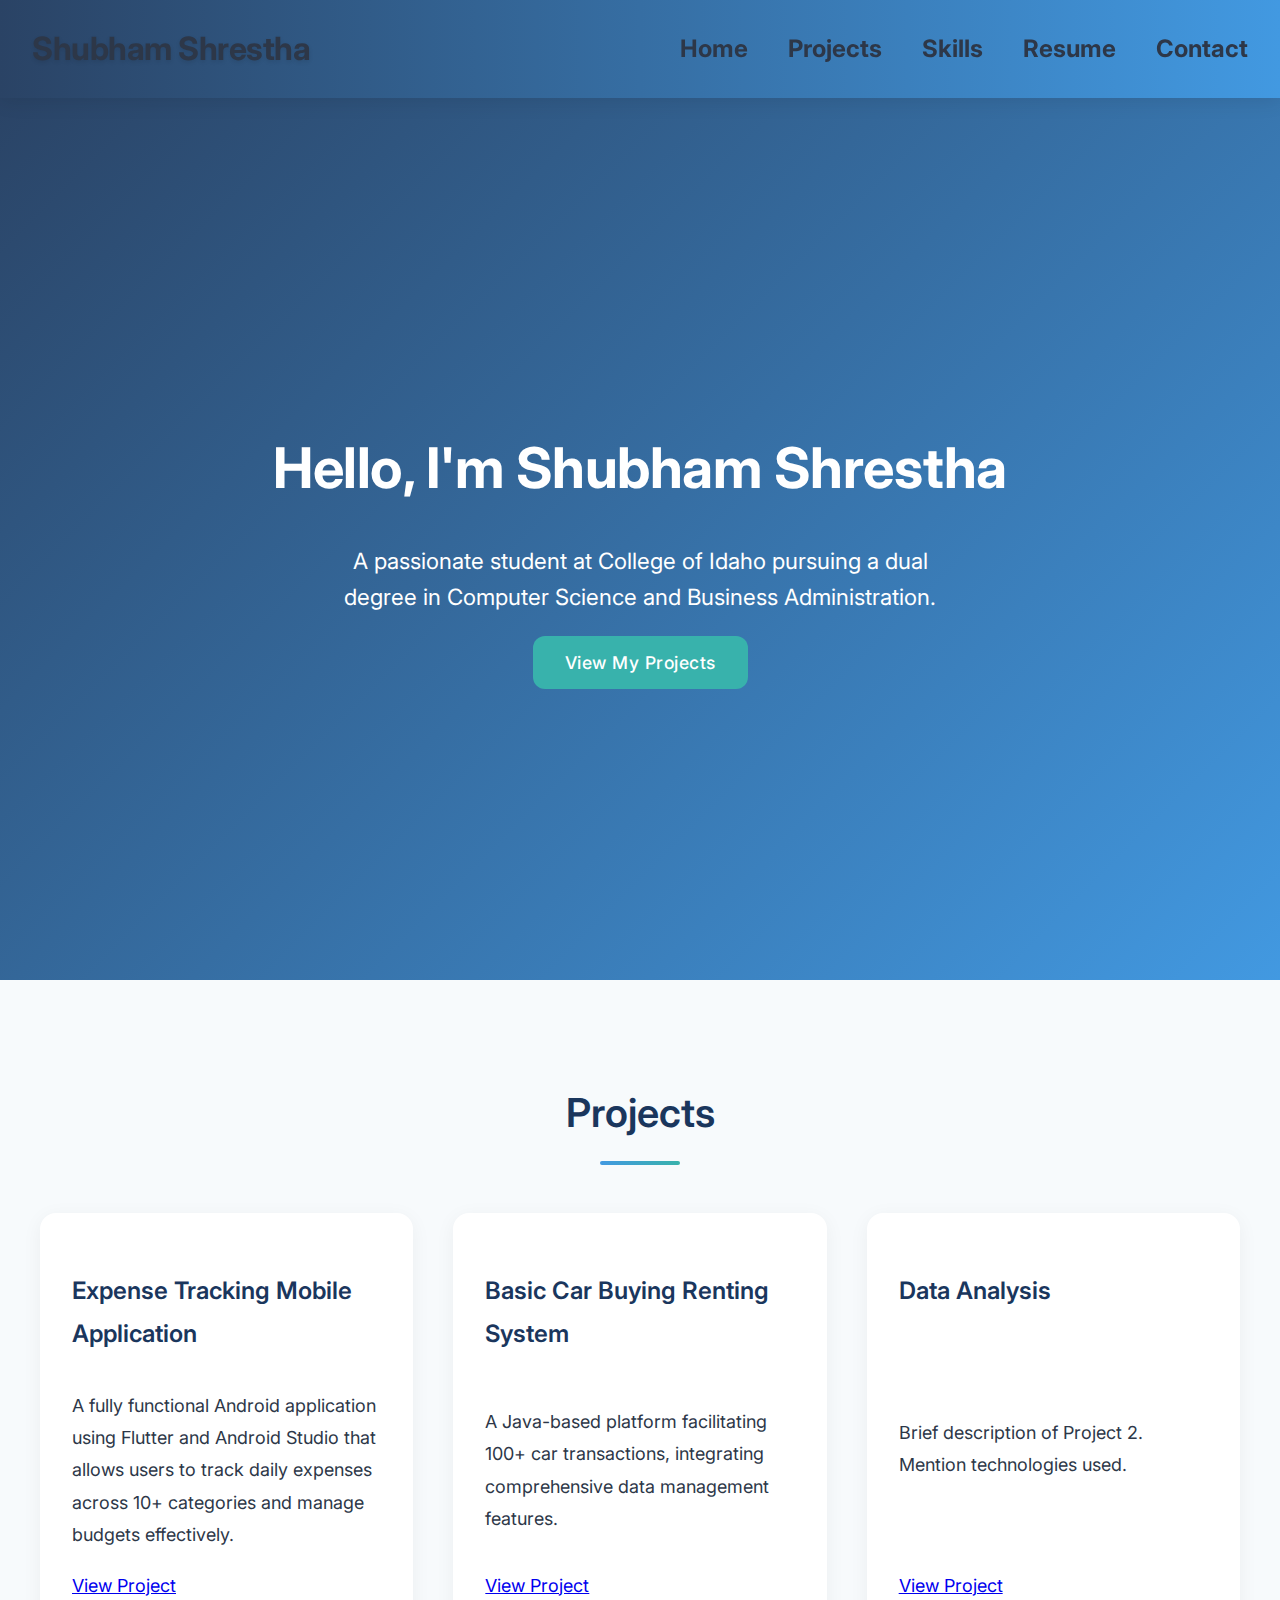
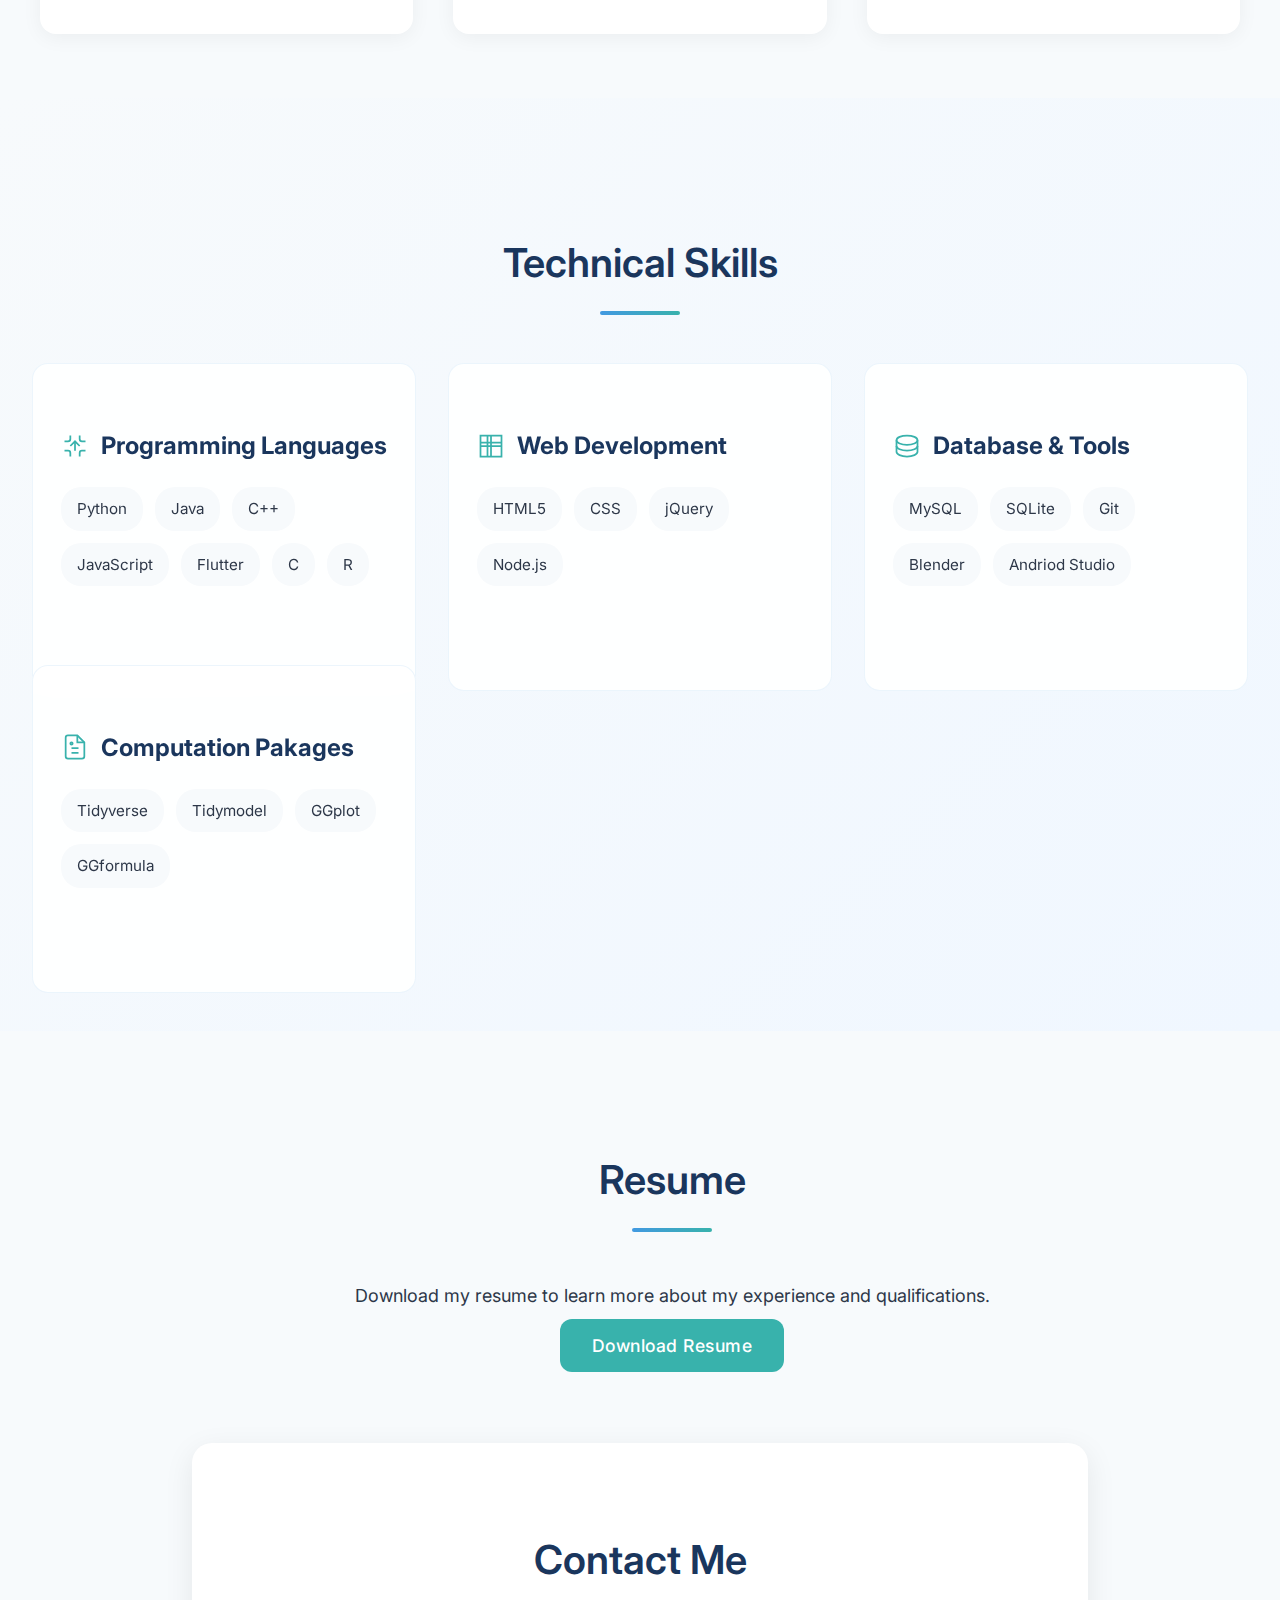
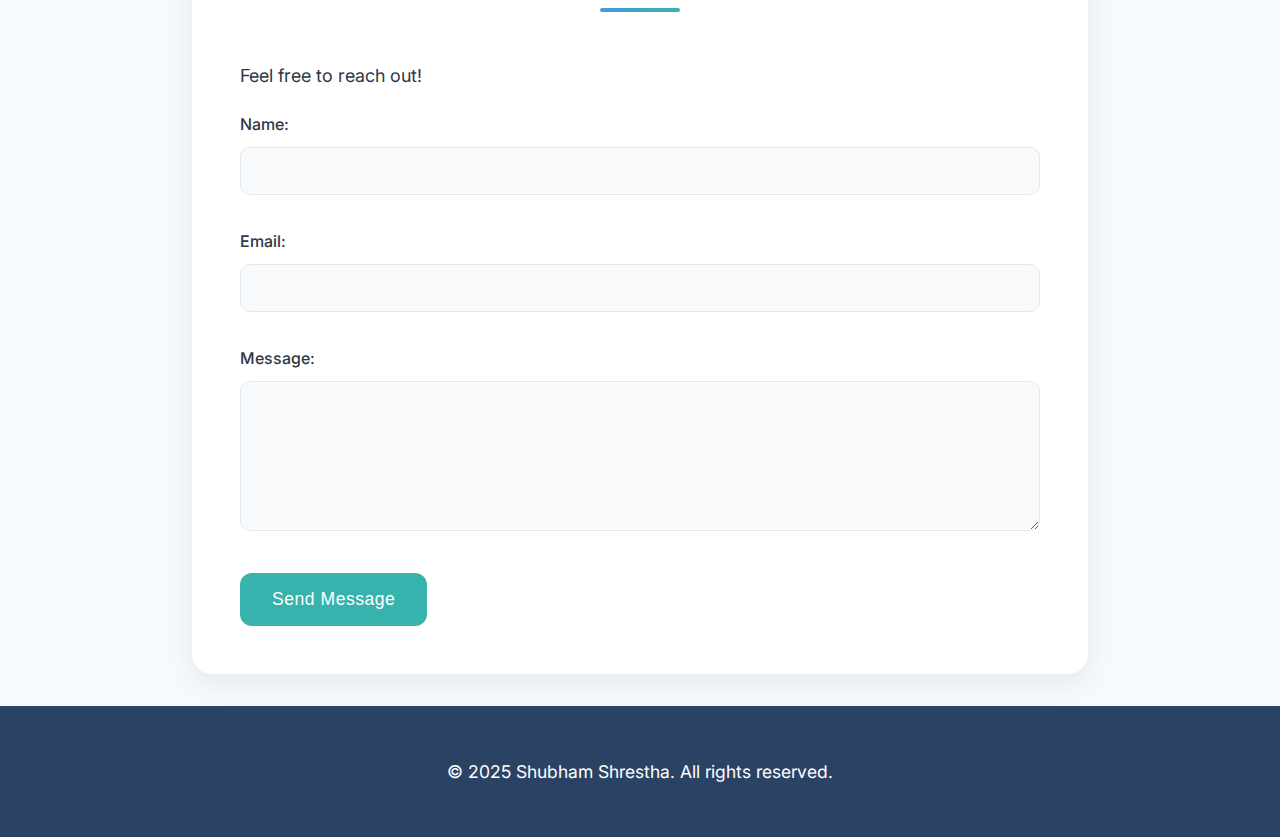
==== index.html @ 1e82ea3c "Initial Website" ====
<!DOCTYPE html>
<html lang="en">
<head>
    <meta charset="UTF-8">
    <meta name="viewport" content="width=device-width, initial-scale=1.0">
    <title>CS Student Portfolio</title>
    <link rel="stylesheet" href="css/style.css">
    <link rel="preconnect" href="https://fonts.googleapis.com">
    <link rel="preconnect" href="https://fonts.gstatic.com" crossorigin>
    <link href="https://fonts.googleapis.com/css2?family=Inter:wght@400;500;600;700&display=swap" rel="stylesheet">
    <link href="https://fonts.googleapis.com/css2?family=Poppins:wght@300;400;500;600;700&display=swap" rel="stylesheet">
    <meta name="description" content="Computer Science and Business Administration student portfolio showcasing programming projects and skills">
    <meta name="theme-color" content="#1e3a8a">
</head>
<body>
    <header>
        <nav>
            <div class="logo">Shubham Shrestha</div>
            <ul>
                <li><a href="#home">Home</a></li>
                <li><a href="#projects">Projects</a></li>
                <li><a href="#skills">Skills</a></li>
                <li><a href="#resume">Resume</a></li>
                <li><a href="#contact">Contact</a></li>
            </ul>
        </nav>
    </header>

    <main>
        <section id="home" class="hero">
            <div class="hero-content">
                <h1>Hello, I'm Shubham Shrestha</h1>
                <p>A passionate student at College of Idaho pursuing a dual degree in Computer Science and Business Administration.</p>
                <a href="#projects" class="button">View My Projects</a>
            </div>
        </section>

        <section id="projects" class="projects">
            <h2>Projects</h2>
            <div class="project-grid">
                <div class="project-card">
                    <h3>Expense Tracking Mobile Application</h3>
                    <p>A fully functional Android application using Flutter and Android Studio that allows users to track daily expenses across 10+ categories and manage budgets effectively.</p>
                    <a href="#" target="_blank">View Project</a>
                </div>
                <div class="project-card">
                    <h3>Basic Car Buying Renting System</h3>
                    <p>A Java-based platform facilitating 100+ car transactions, integrating comprehensive data management features.</p>
                    <a href="#" target="_blank">View Project</a>
                </div>
                <div class="project-card">
                    <h3>Data Analysis</h3>
                    <p>Brief description of Project 2. Mention technologies used.</p>
                    <a href="#" target="_blank">View Project</a>
                </div>
            </div>
        </section>

        <section id="skills" class="skills">
            <h2>Technical Skills</h2>
            <div class="skills-list">
                <ul>
                    <li>
                        <h4>
                            <svg width="24" height="24" viewBox="0 0 24 24" fill="none" stroke="currentColor" stroke-width="2">
                                <path d="M8 3v3a2 2 0 0 1-2 2H3m18 0h-3a2 2 0 0 1-2-2V3m0 18v-3a2 2 0 0 1 2-2h3M3 16h3a2 2 0 0 1 2 2v3" />
                                <path d="M12 8v8" />
                                <path d="M8 12l4-4 4 4" />
                            </svg>
                            Programming Languages
                        </h4>
                        <p>
                            <span>Python</span>
                            <span>Java</span>
                            <span>C++</span>
                            <span>JavaScript</span>
                            <span>Flutter</span>
                            <span>C</span>
                            <span>R</span>
                        </p>
                    </li>
                    <li>
                        <h4>
                            <svg width="24" height="24" viewBox="0 0 24 24" fill="none" stroke="currentColor" stroke-width="2">
                                <path d="M3 12h18" />
                                <path d="M12 3v18" />
                                <path d="M3 3h18v18H3z" />
                                <path d="M3 9h18" />
                                <path d="M9 3v18" />
                            </svg>
                            Web Development
                        </h4>
                        <p>
                            <span>HTML5</span>
                            <span>CSS</span>
                            <span>jQuery</span>
                            <span>Node.js</span>
                        </p>
                    </li>
                    <li>
                        <h4>
                            <svg width="24" height="24" viewBox="0 0 24 24" fill="none" stroke="currentColor" stroke-width="2">
                                <path d="M12 3c4.97 0 9 1.79 9 4s-4.03 4-9 4-9-1.79-9-4 4.03-4 9-4z" />
                                <path d="M21 12c0 2.21-4.03 4-9 4s-9-1.79-9-4" />
                                <path d="M21 7v5" />
                                <path d="M3 7v5" />
                                <path d="M21 12v5c0 2.21-4.03 4-9 4s-9-1.79-9-4v-5" />
                            </svg>
                            Database & Tools
                        </h4>
                        <p>
                            <span>MySQL</span>
                            <span>SQLite</span>
                            <span>Git</span>
                            <span>Blender</span>
                            <span>Andriod Studio</span>
                        </p>
                    </li>
                    <li>
                        <h4>
                            <svg width="24" height="24" viewBox="0 0 24 24" fill="none" stroke="currentColor" stroke-width="2">
                                <path d="M14 2H6a2 2 0 0 0-2 2v16a2 2 0 0 0 2 2h12a2 2 0 0 0 2-2V8z" />
                                <path d="M14 2v6h6" />
                                <path d="M9 13h6" />
                                <path d="M9 17h6" />
                                <circle cx="9" cy="9" r="1" />
                            </svg>
                            Computation Pakages
                        </h4>
                        <p>
                            <span>Tidyverse</span>
                            <span>Tidymodel</span>
                            <span>GGplot</span>
                            <span>GGformula</span>
                        </p>
                    </li>
                </ul>
            </div>
        </section>

        <section id="resume" class="resume">
            <h2>Resume</h2>
            <p>Download my resume to learn more about my experience and qualifications.</p>
            <a href="path/to/your/resume.pdf" class="button" target="_blank">Download Resume</a>
        </section>

        <section id="contact" class="contact">
            <h2>Contact Me</h2>
            <p>Feel free to reach out!</p>
            <form action="#" method="POST">
                <div class="form-group">
                    <label for="name">Name:</label>
                    <input type="text" id="name" name="name" required>
                </div>
                <div class="form-group">
                    <label for="email">Email:</label>
                    <input type="email" id="email" name="email" required>
                </div>
                <div class="form-group">
                    <label for="message">Message:</label>
                    <textarea id="message" name="message" rows="5" required></textarea>
                </div>
                <button type="submit" class="button">Send Message</button>
            </form>
        </section>
    </main>

    <footer>
        <p>&copy; 2025 Shubham Shrestha. All rights reserved.</p>
    </footer>

    <script src="js/script.js"></script>
</body>
</html>
---- css/style.css ----
:root {
    /* Soothing color palette */
    --primary-color: #2a4365;    /* Deep blue */
    --secondary-color: #4299e1;  /* Sky blue */
    --accent-color: #38b2ac;     /* Teal */
    --background-color: #f7fafc; /* Cool white */
    --text-color: #2d3748;      /* Slate gray */
    --card-bg: #ffffff;         /* Pure white */
    --heading-color: #1a365d;   /* Dark blue */
    --transition: all 0.3s cubic-bezier(0.4, 0, 0.2, 1);
}

body {
    background: var(--background-color);
    font-family: 'Inter', 'SF Pro Display', -apple-system, sans-serif;
    font-size: 18px;
    line-height: 1.8;
    color: var(--text-color);
    margin: 0;
    padding: 0;
}

/* Navbar improvements */
header {
    background: linear-gradient(to right, var(--primary-color), var(--secondary-color));
    padding: 1.25rem 0;
    position: fixed;
    width: 100%;
    top: 0;
    z-index: 1000;
    box-shadow: 0 2px 20px rgba(0, 0, 0, 0.1);
}

nav {
    max-width: 1400px;
    margin: 0 auto;
    display: flex;
    justify-content: space-between;
    align-items: center;
    padding: 0 2rem;
}

.logo {
    font-size: 2rem;
    font-weight: 700;
    color: var(--text-primary);
    text-shadow: 0 2px 4px rgba(0, 0, 0, 0.1);
    letter-spacing: -0.5px;
}

/* Remove bullet points and adjust nav styling */
nav ul {
    display: flex;
    gap: 2.5rem;
    list-style: none;  /* Removes bullet points */
    margin: 0;
    padding: 0;
}

nav ul li {
    padding: 0;
    margin: 0;
}

nav ul li a {
    color: var(--text-primary);
    text-decoration: none;
    font-size: 1.5rem;
    font-weight: 700;
    transition: var(--transition);
    position: relative;
    padding-bottom: 0.25rem;
}

nav ul li a::after {
    content: '';
    position: absolute;
    bottom: -4px;
    left: 0;
    width: 0;
    height: 2px;
    background: var(--accent-color);
    transition: width 0.3s ease;
}

nav ul li a:hover {
    color: var(--accent-color);
}

nav ul li a:hover::after {
    width: 100%;
}

/* Adjust main content for fixed header */
main {
    padding-top: 80px;
}

/* Add responsive adjustments */
@media (max-width: 768px) {
    .logo {
        font-size: 1.75rem;
    }

    nav ul {
        gap: 1.5rem;
    }

    nav ul li a {
        font-size: 1.1rem;
    }
}

/* Hero section with gradient background */
.hero {
    background: linear-gradient(135deg, var(--primary-color), var(--secondary-color));
    color: white;
    display: flex;
    align-items: center;
    justify-content: center;
    text-align: center;
    padding: 0;
    min-height: 100vh;
    max-width: 100%;
}

.hero-content {
    max-width: 800px;
    margin: 0 auto;
    padding: 0 2rem;
}

.hero h1 {
    font-size: 3.5rem;
    font-weight: 700;
    letter-spacing: -0.5px;
    margin-bottom: 1.5rem;
}

.hero p {
    font-size: 1.4rem;
    line-height: 1.6;
    max-width: 600px;
    margin: 0 auto 2rem;
}

.button {
    background: var(--accent-color);
    color: white;
    padding: 1rem 2rem;
    border-radius: 12px;
    font-weight: 500;
    transition: var(--transition);
    border: none;
    cursor: pointer;
    text-decoration: none;
    font-size: 1.1rem;
    letter-spacing: 0.5px;
}

.button:hover {
    background: var(--secondary-color);
    transform: translateY(-2px);
    box-shadow: 0 8px 20px rgba(56, 178, 172, 0.2);
}

/* Projects section */
.projects {
    background: var(--background-color);
    padding: 4rem 0;
}

.project-grid {
    display: grid;
    grid-template-columns: repeat(auto-fit, minmax(350px, 1fr));
    gap: 2.5rem;
    max-width: 1200px;
    margin: 0 auto;
    padding: 0 2rem;
}

.project-card {
    background: var(--card-bg);
    border-radius: 16px;
    padding: 2rem;
    box-shadow: 0 4px 20px rgba(0, 0, 0, 0.05);
    transition: var(--transition);
    min-height: 300px;
    display: flex;
    flex-direction: column;
    justify-content: space-between;
}

.project-card:hover {
    transform: translateY(-5px);
    box-shadow: 0 8px 20px rgba(0, 0, 0, 0.2);
}

.project-card h3 {
    font-size: 1.5rem;
    font-weight: 600;
    margin-bottom: 1rem;
    color: var(--heading-color);
}

.project-card p {
    color: var(--text-color);
}

/* Skills section redesign */
.skills {
    background: linear-gradient(135deg, var(--background-color), #f0f7ff);
    padding: 6rem 0;
    overflow: hidden;
}

.skills-list {
    max-width: 1400px;
    margin: 0 auto;
    padding: 0 2rem;
}

.skills-list ul {
    display: grid;
    grid-template-columns: repeat(auto-fit, minmax(300px, 1fr));
    gap: 2rem;
    margin: 0;
    padding: 0;
}

.skills-list ul li {
    flex: 0 1 300px;
    background: rgba(255, 255, 255, 0.9);
    backdrop-filter: blur(10px);
    border: 1px solid rgba(66, 153, 225, 0.1);
    border-radius: 16px;
    padding: 1.75rem;
    position: relative;
    overflow: hidden;
    transition: all 0.4s cubic-bezier(0.4, 0, 0.2, 1);
    height: 100%;
    min-height: 200px;
}

.skills-list ul li::before {
    content: '';
    position: absolute;
    top: 0;
    left: 0;
    width: 4px;
    height: 100%;
    background: linear-gradient(to bottom, var(--secondary-color), var(--accent-color));
    opacity: 0;
    transition: opacity 0.3s ease;
}

.skills-list ul li:hover {
    transform: translateY(-5px) scale(1.02);
    box-shadow: 0 20px 40px rgba(0, 0, 0, 0.1);
    border-color: var(--secondary-color);
}

.skills-list ul li:hover::before {
    opacity: 1;
}

.skills-list ul li h4 {
    font-size: 1.5rem;
    font-weight: 700;
    color: var(--heading-color);
    margin-bottom: 1.25rem;
    display: flex;
    align-items: center;
    gap: 0.75rem;
}

.skills-list ul li h4 svg {
    width: 28px;
    height: 28px;
    stroke: var(--accent-color);
    stroke-width: 1.5;
    transition: var(--transition);
}

.skills-list ul li:hover h4 svg {
    transform: scale(1.1);
    stroke: var(--secondary-color);
}

.skills-list ul li p {
    color: var(--text-color);
    display: flex;
    flex-wrap: wrap;
    gap: 0.75rem;
}

.skills-list ul li p span {
    background: var(--background-color);
    padding: 0.5rem 1rem;
    border-radius: 20px;
    font-size: 0.95rem;
    transition: all 0.3s ease;
}

.skills-list ul li:hover p span {
    background: var(--accent-color);
    color: white;
    transform: scale(1.05);
}

/* Contact form styling */
.contact {
    background: var(--card-bg);
    border-radius: 20px;
    padding: 3rem;
    box-shadow: 0 8px 30px rgba(0, 0, 0, 0.08);
    max-width: 800px;
    margin: 0 auto;
    width: 100%;
}

.form-group {
    margin-bottom: 2rem;
}

.form-group label {
    display: block;
    margin-bottom: 0.5rem;
    font-weight: 500;
    font-size: 1rem;
}

.form-group input,
.form-group textarea {
    width: 100%;
    padding: 1rem;
    border: 1px solid #e2e8f0;
    border-radius: 10px;
    box-sizing: border-box;
    transition: var(--transition);
    background: #f8fafc;
    font-size: 1.1rem;
}

.form-group input {
    height: 3rem;
}

.form-group textarea {
    min-height: 150px;
    resize: vertical;
}

.form-group input:focus,
.form-group textarea:focus {
    border-color: var(--accent-color);
    box-shadow: 0 0 0 2px rgba(245, 158, 11, 0.2);
}

footer {
    background: var(--primary-color);
    color: white;
    text-align: center;
    padding: 2rem 0;
    margin-top: 2rem;
    font-size: 1.1rem;
}

/* Section alignment and spacing */
section {
    padding: 5rem 0;
    width: 100%;
    max-width: 1400px;
    margin: 0 auto;
}

section h2 {
    font-size: 2.5rem;
    font-weight: 600;
    color: var(--heading-color);
    text-align: center;
    margin-bottom: 3rem;
    position: relative;
    padding-bottom: 1rem;
}

section h2::after {
    content: '';
    position: absolute;
    bottom: 0;
    left: 50%;
    transform: translateX(-50%);
    width: 80px;
    height: 4px;
    background: linear-gradient(to right, var(--secondary-color), var(--accent-color));
    border-radius: 2px;
}

/* Resume section */
.resume {
    text-align: center;
    padding: 5rem 2rem;
}

/* Responsive adjustments */
@media (max-width: 768px) {
    section {
        padding: 4rem 0;
    }

    .hero-content {
        padding: 0 1.5rem;
    }

    .project-grid,
    .skills-list {
        padding: 0 1.5rem;
    }

    .contact {
        margin: 0 1.5rem;
        padding: 2rem;
    }

    .form-group input {
        height: 2.5rem;
    }

    .form-group textarea {
        min-height: 120px;
    }
}

/* Container width standardization */
.container {
    max-width: 1400px;
    margin: 0 auto;
    padding: 0 2rem;
    width: 100%;
}
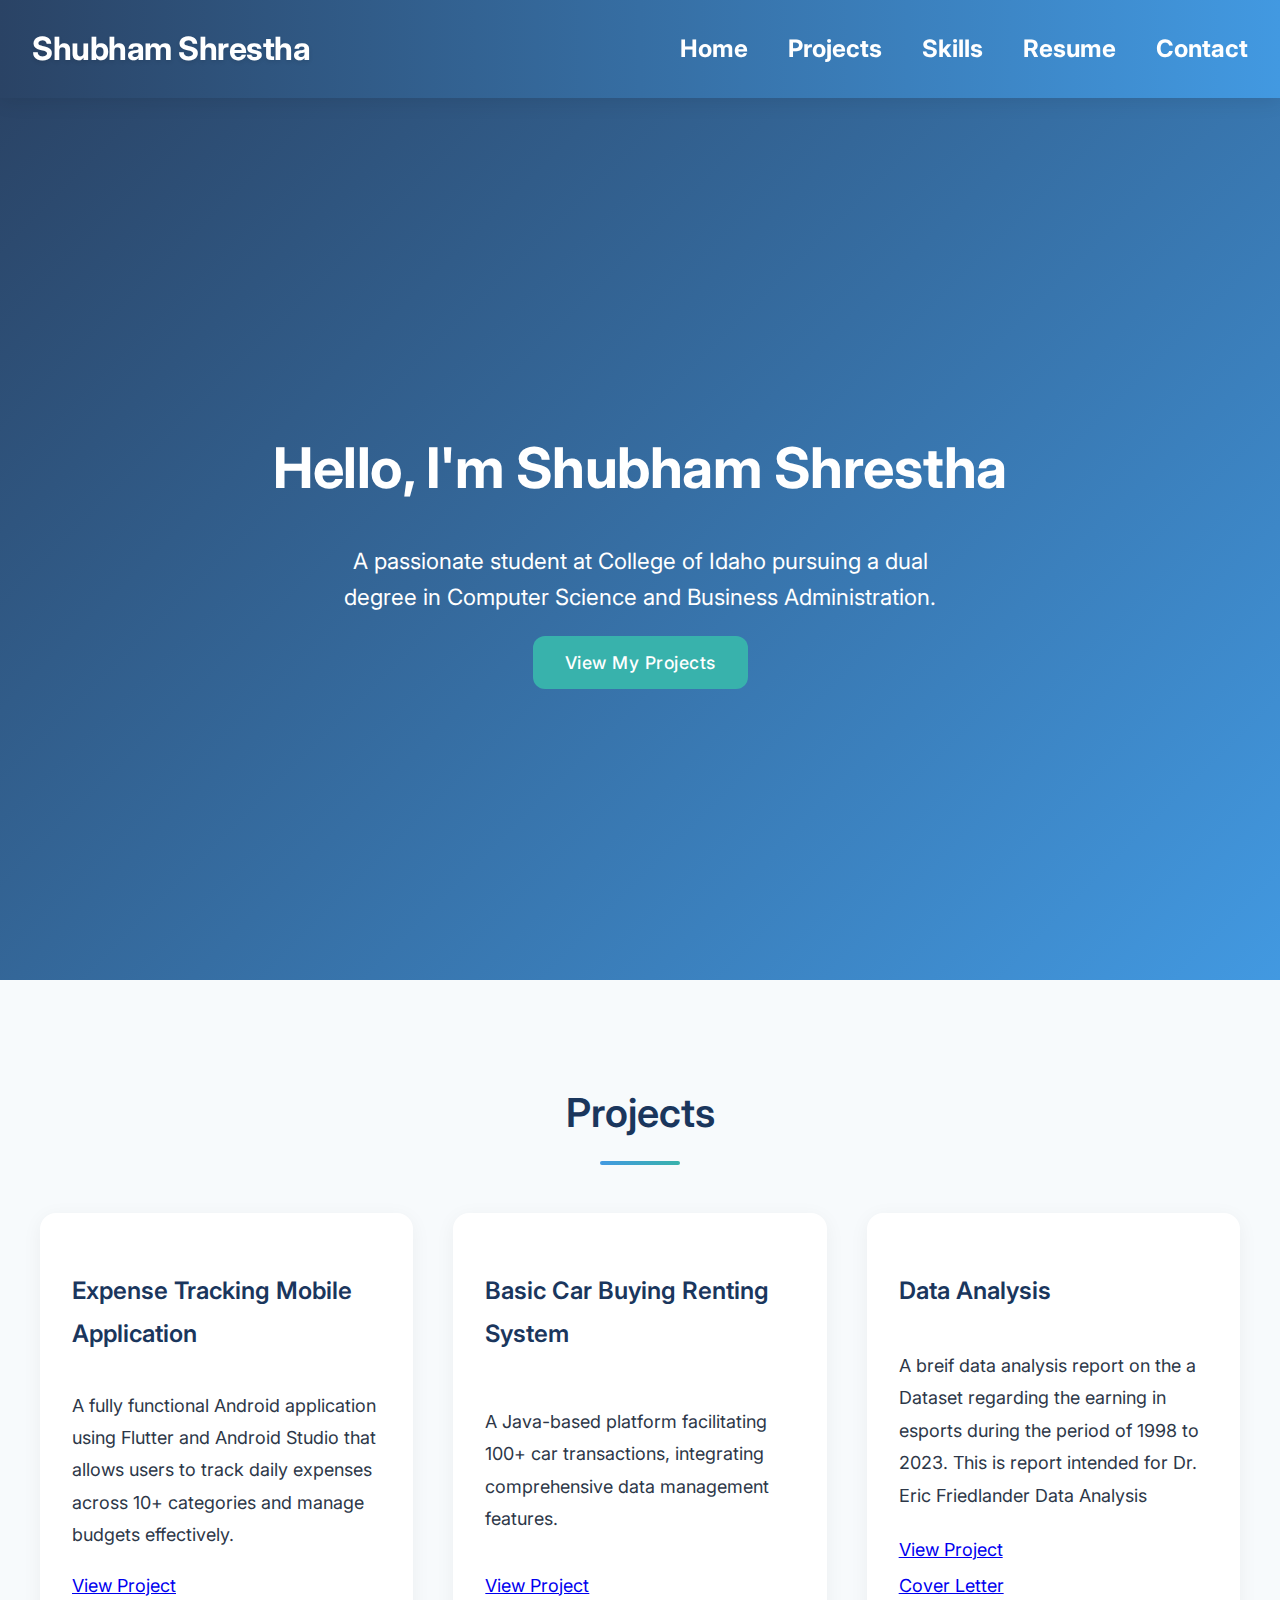
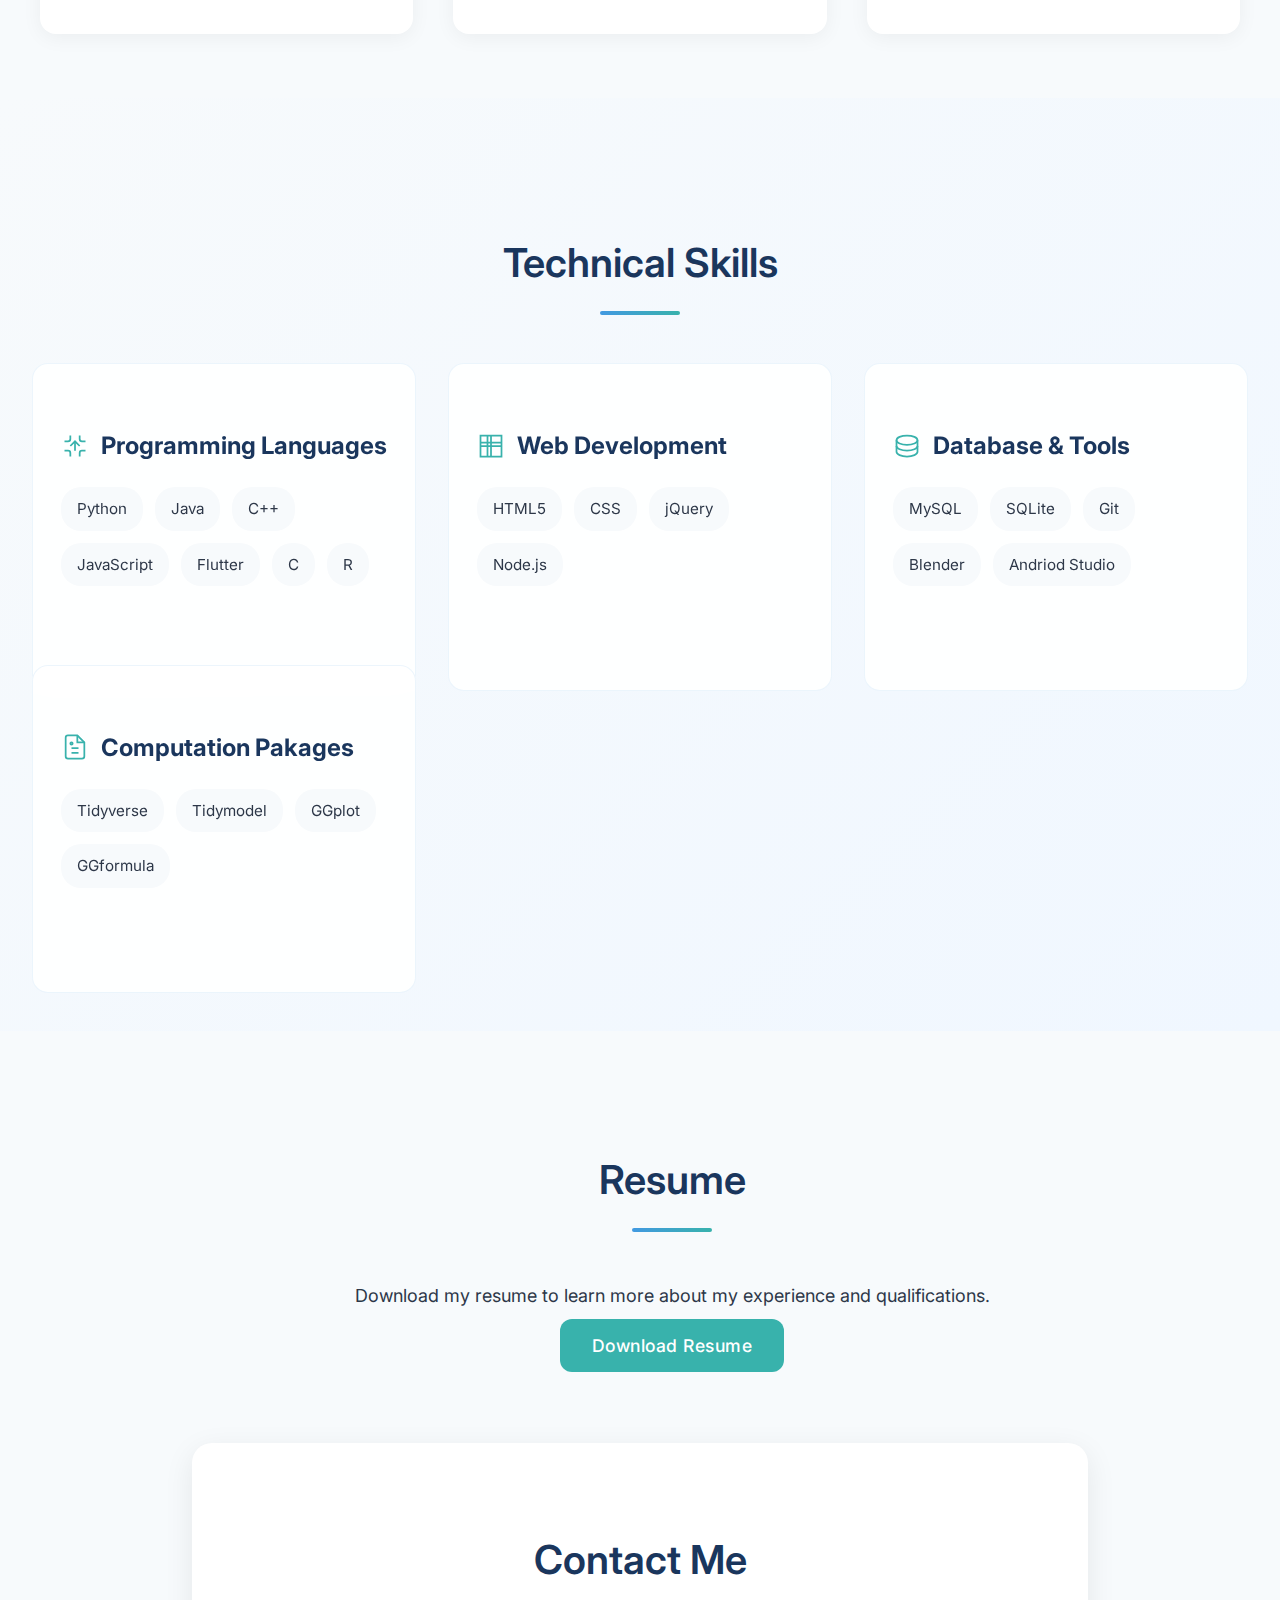
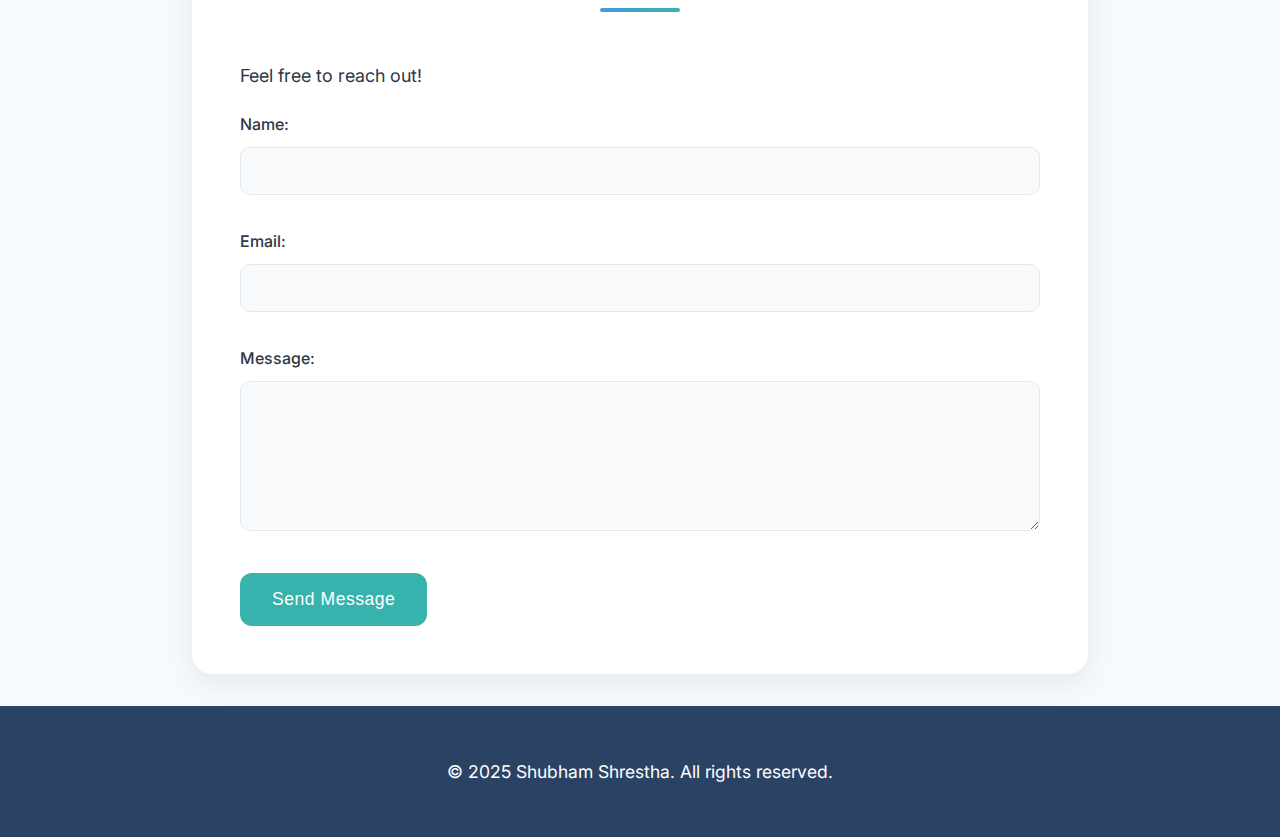
==== commit 6aa3dfc0: "V 2.0" ====
--- a/index.html
+++ b/index.html
@@ -15,6 +15,7 @@
 <body>
     <header>
         <nav>
+            
             <div class="logo">Shubham Shrestha</div>
             <ul>
                 <li><a href="#home">Home</a></li>
@@ -50,8 +51,9 @@
                 </div>
                 <div class="project-card">
                     <h3>Data Analysis</h3>
-                    <p>Brief description of Project 2. Mention technologies used.</p>
+                    <p>A breif data analysis report on the a Dataset regarding the earning in esports during the period of 1998 to 2023. This is report intended for Dr. Eric Friedlander Data Analysis </p>
                     <a href="#" target="_blank">View Project</a>
+                    <a href="#" target="_blank">Cover Letter</a>
                 </div>
             </div>
         </section>
--- a/css/style.css
+++ b/css/style.css
@@ -43,7 +43,7 @@
 .logo {
     font-size: 2rem;
     font-weight: 700;
-    color: var(--text-primary);
+    color: #ffffff;
     text-shadow: 0 2px 4px rgba(0, 0, 0, 0.1);
     letter-spacing: -0.5px;
 }
@@ -63,7 +63,7 @@
 }
 
 nav ul li a {
-    color: var(--text-primary);
+    color: #ffffff;
     text-decoration: none;
     font-size: 1.5rem;
     font-weight: 700;
@@ -79,12 +79,13 @@
     left: 0;
     width: 0;
     height: 2px;
-    background: var(--accent-color);
+    background: #ffffff;
     transition: width 0.3s ease;
 }
 
 nav ul li a:hover {
-    color: var(--accent-color);
+    color: #ffffff;
+    opacity: 0.9;
 }
 
 nav ul li a:hover::after {
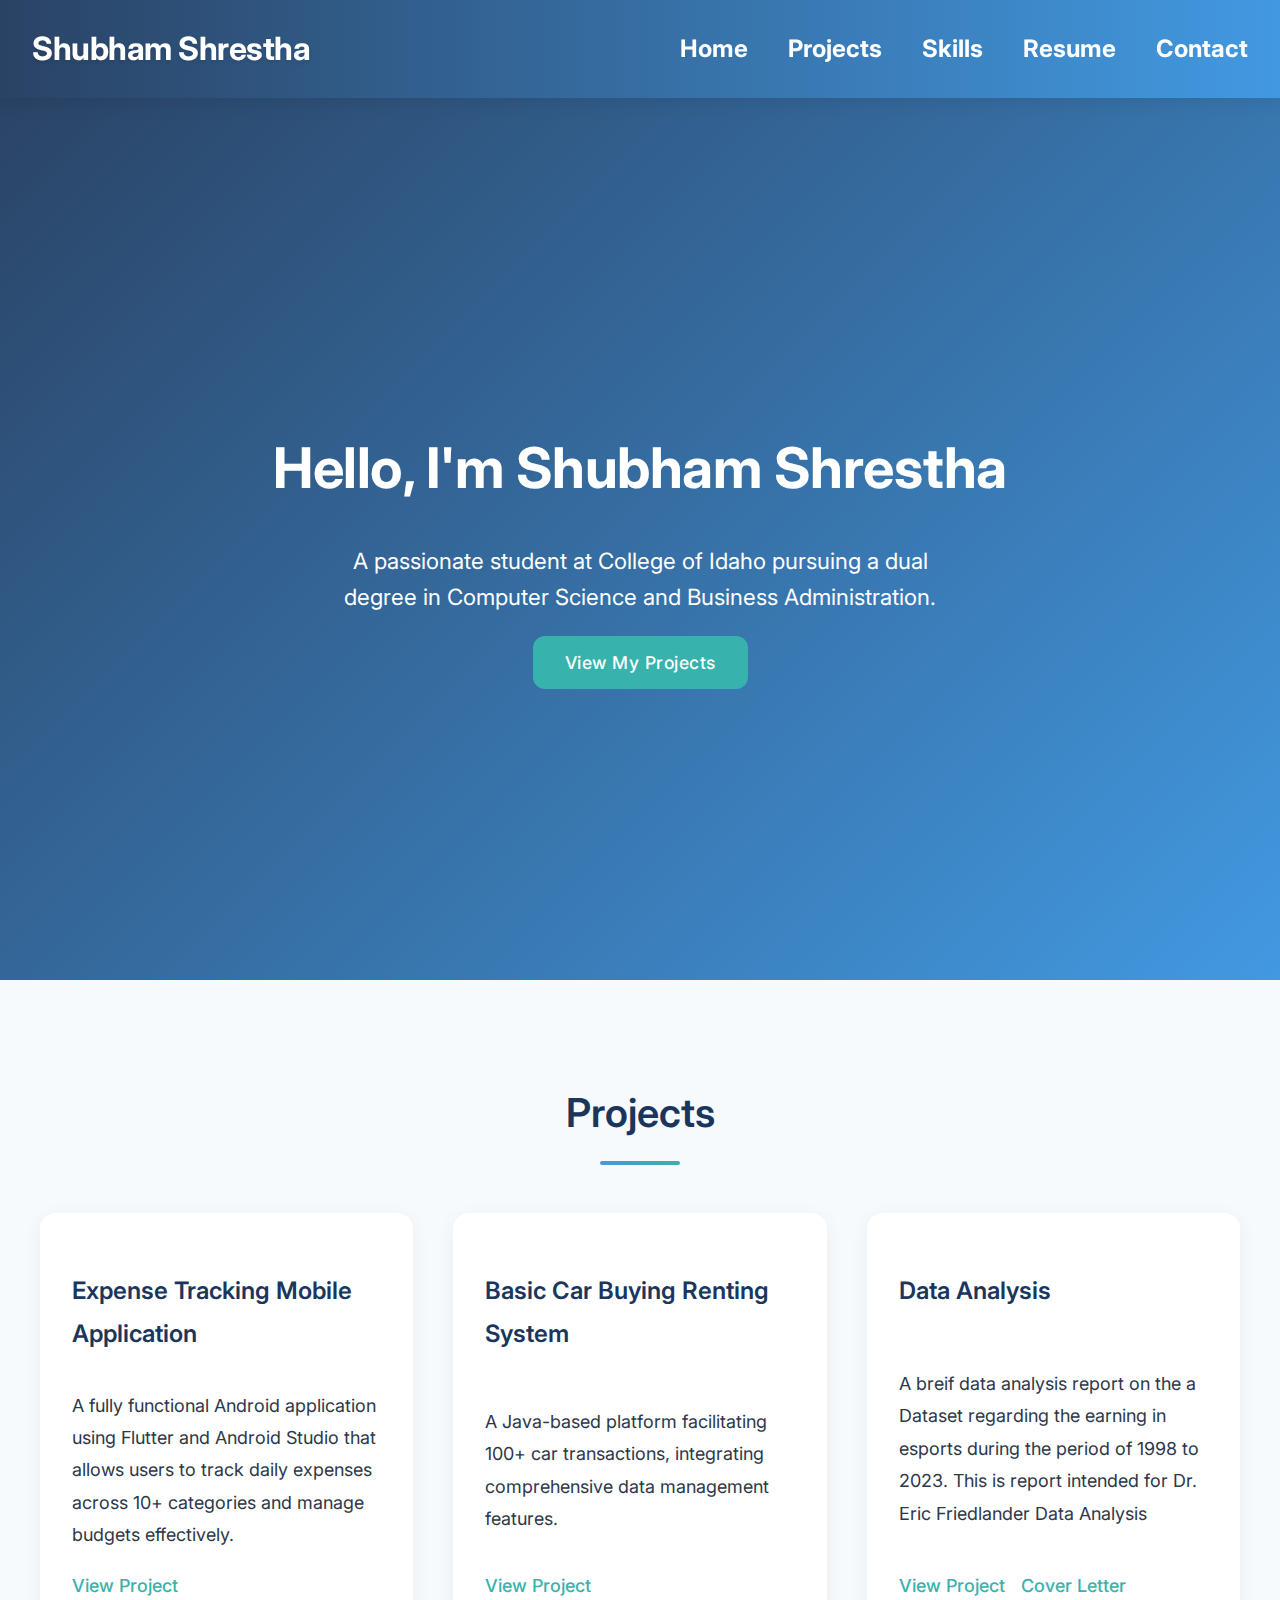
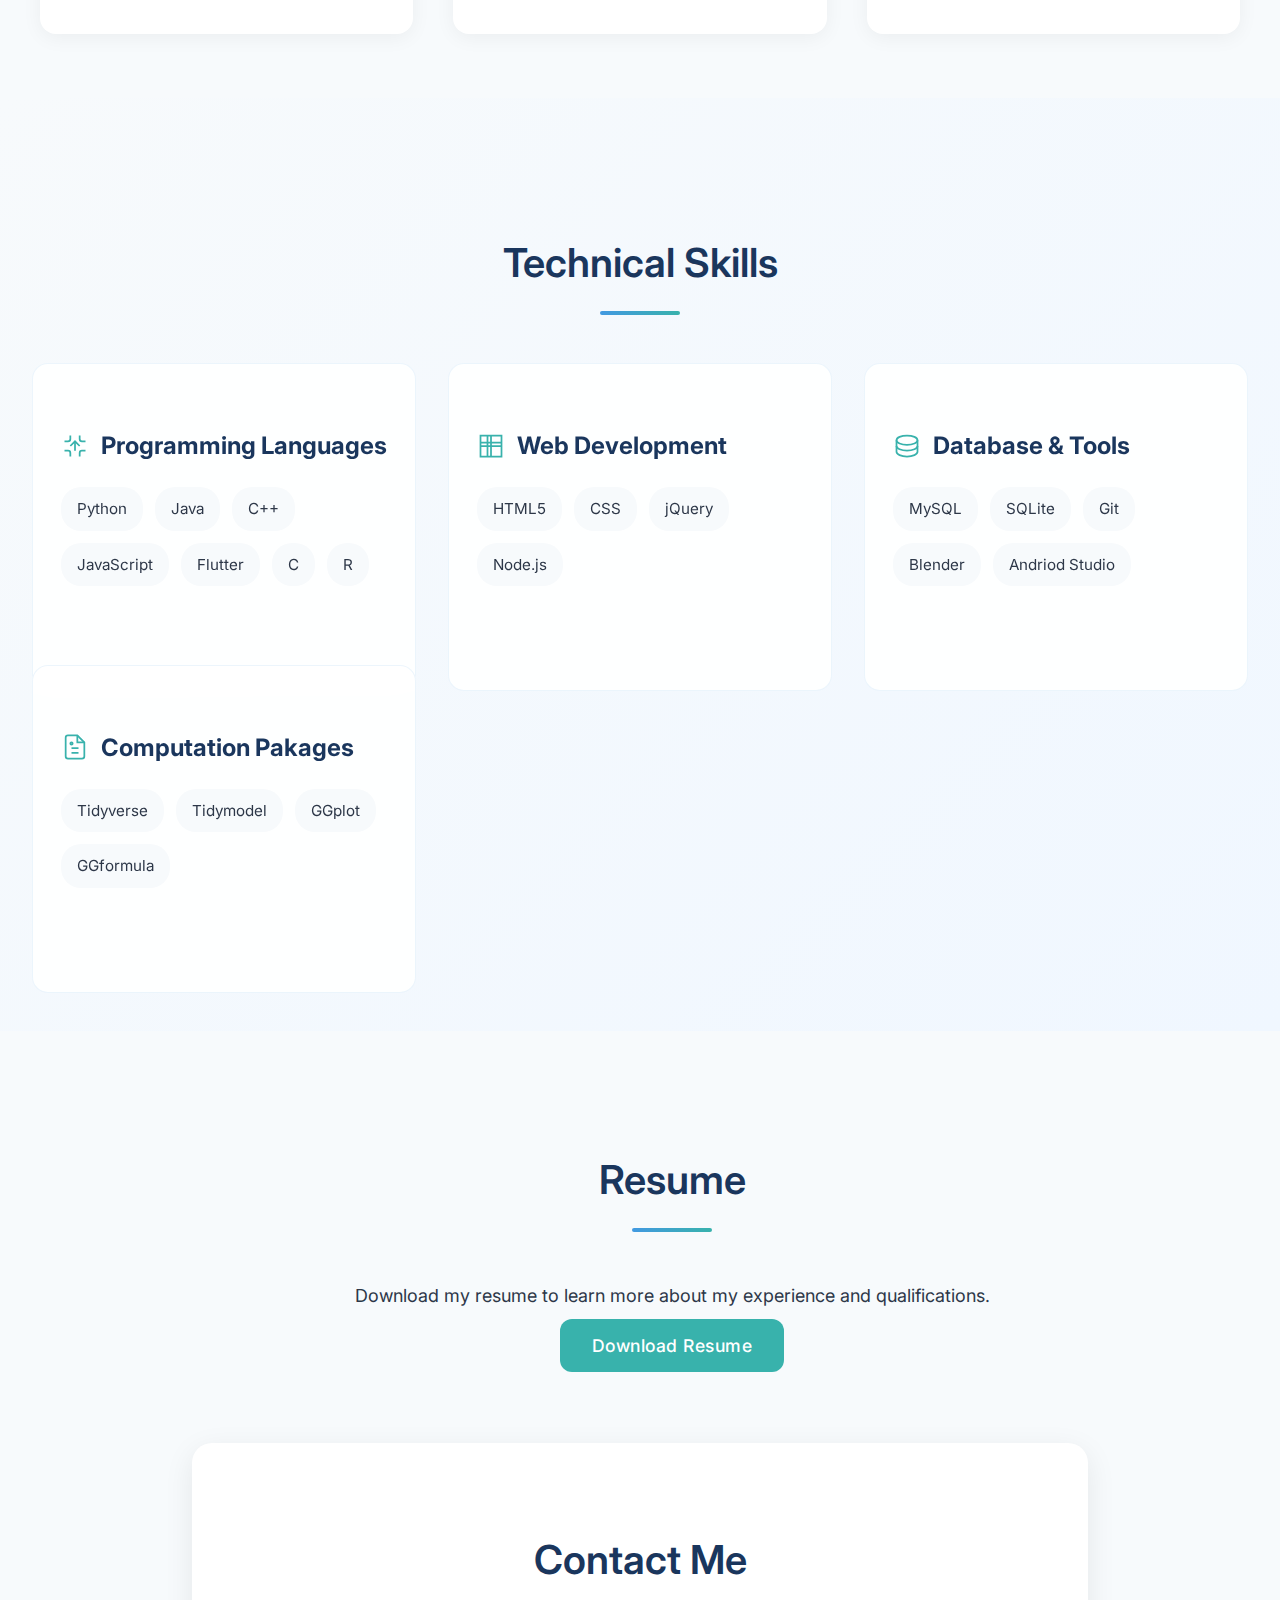
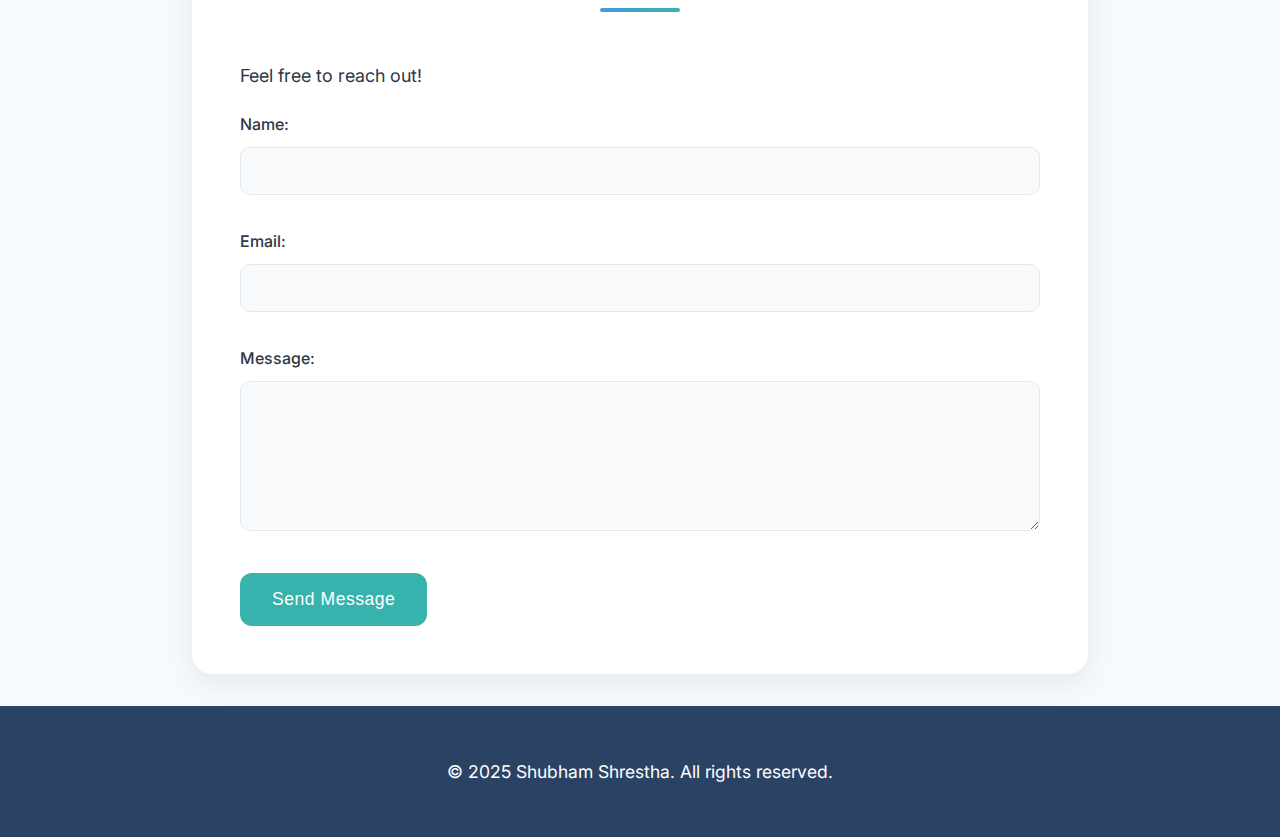
==== commit cc91a584: "View changes fixed" ====
--- a/index.html
+++ b/index.html
@@ -52,8 +52,10 @@
                 <div class="project-card">
                     <h3>Data Analysis</h3>
                     <p>A breif data analysis report on the a Dataset regarding the earning in esports during the period of 1998 to 2023. This is report intended for Dr. Eric Friedlander Data Analysis </p>
-                    <a href="#" target="_blank">View Project</a>
-                    <a href="#" target="_blank">Cover Letter</a>
+                    <div style="display: flex; gap: 1rem;">
+                        <a href="#" target="_blank">View Project</a>
+                        <a href="#" target="_blank">Cover Letter</a>
+                    </div>
                 </div>
             </div>
         </section>
--- a/css/style.css
+++ b/css/style.css
@@ -206,6 +206,17 @@
 
 .project-card p {
     color: var(--text-color);
+}
+
+.project-card a {
+    color: var(--accent-color);
+    text-decoration: none;
+    font-weight: 500;
+    transition: var(--transition);
+}
+
+.project-card a:hover {
+    color: var(--secondary-color);
 }
 
 /* Skills section redesign */
